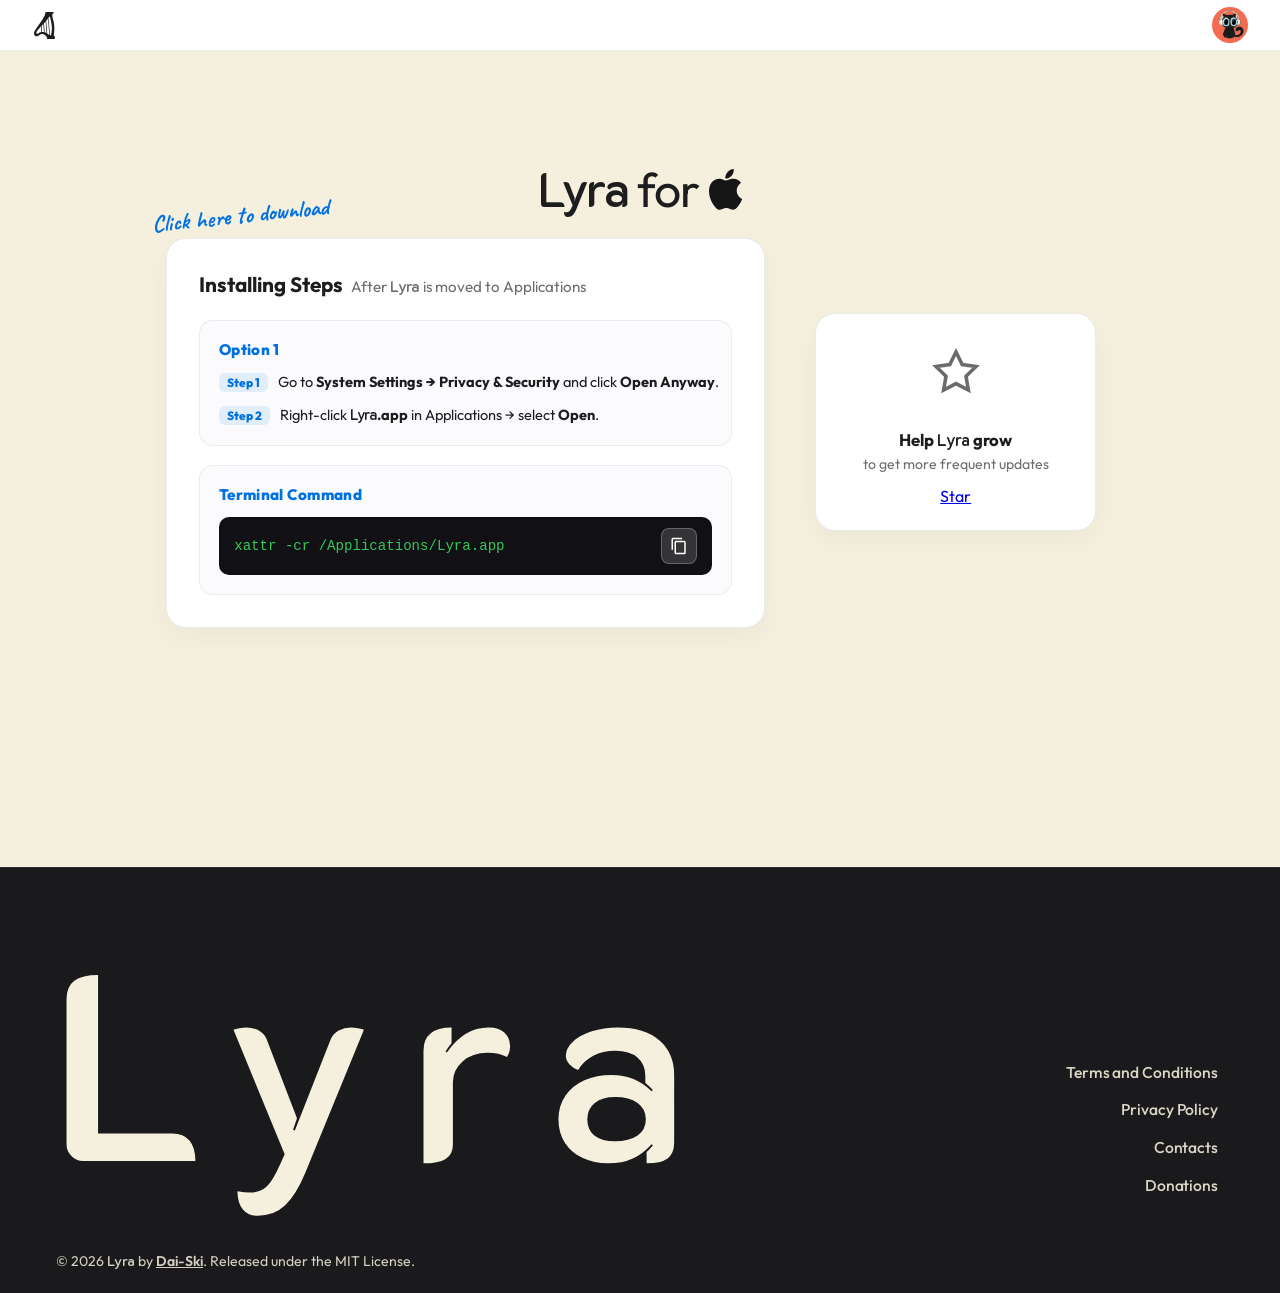
==== docs/index.html @ 22b49316 "feat(web): update website favicon to Lyra harp logo across all pages" ====
<!DOCTYPE html>
<!-- Cache buster timestamp: 2026-07-27T17:45:00Z -->
<html lang="en">

<head>
  <meta charset="UTF-8">
  <meta name="viewport" content="width=device-width, initial-scale=1.0">
  <meta http-equiv="Cache-Control" content="no-cache, no-store, must-revalidate">
  <meta http-equiv="Pragma" content="no-cache">
  <meta http-equiv="Expires" content="0">
  <link rel="icon" type="image/png" sizes="32x32" href="favicon-32x32.png">
  <link rel="icon" type="image/png" sizes="192x192" href="favicon.png">
  <link rel="shortcut icon" href="favicon.ico">
  <link rel="apple-touch-icon" sizes="180x180" href="apple-touch-icon.png">
  <title>Lyra — Real-time Lyrics for macOS</title>
  <link rel="preconnect" href="https://fonts.googleapis.com">
  <link rel="preconnect" href="https://fonts.gstatic.com" crossorigin>
  <link
    href="https://fonts.googleapis.com/css2?family=Caveat:wght@600;700&family=K2D:wght@600&family=Outfit:wght@400;500;600;700;800;900&display=swap"
    rel="stylesheet">
  <style>
    /* Warm Apple Cream Theme (#f5efdd) */
    :root {
      --bg-cream: #f5efdd;
      --card-white: #ffffff;
      --border-subtle: rgba(0, 0, 0, 0.08);
      --apple-blue: #0071e3;
      --apple-blue-hover: #005bb5;
      --text-dark: #1d1d1f;
      --text-muted: #6e6e73;
    }

    * {
      box-sizing: border-box;
      margin: 0;
      padding: 0;
    }

    html,
    body {
      overscroll-behavior-y: none;
      overscroll-behavior: none;
    }

    body {
      font-family: 'Outfit', -apple-system, BlinkMacSystemFont, "SF Pro Display", sans-serif;
      background-color: var(--bg-cream);
      color: var(--text-dark);
      min-height: 100vh;
      display: flex;
      flex-direction: column;
      align-items: center;
      justify-content: flex-start;
      overflow-x: hidden;
      cursor: auto;
      position: relative;
    }

    /* K2D Semi-Bold font for all 'Lyra' text */
    .font-lyra {
      font-family: 'K2D', sans-serif !important;
      font-weight: 600 !important;
    }

    /* Apple-styled Top Navigation Bar */
    .apple-navbar {
      width: 100%;
      background: #ffffff;
      backdrop-filter: blur(20px);
      -webkit-backdrop-filter: blur(20px);
      border-bottom: 1px solid var(--border-subtle);
      position: static;
      z-index: 100;
      padding: 0.45rem 2rem;
      display: flex;
      align-items: center;
      justify-content: space-between;
    }

    .nav-left {
      display: flex;
      align-items: center;
      gap: 0.65rem;
      text-decoration: none;
      transition: transform 0.2s cubic-bezier(0.175, 0.885, 0.32, 1.275), opacity 0.2s ease;
      padding: 2px;
    }

    .nav-left:hover {
      transform: scale(1.05);
      opacity: 0.85;
    }

    .nav-logo-svg {
      height: 27px;
      width: auto;
      display: block;
    }

    .nav-brand-text {
      font-family: 'K2D', sans-serif;
      font-weight: 700;
      font-size: 1.35rem;
      color: var(--text-dark);
      letter-spacing: -0.2px;
      line-height: 1;
      display: inline-block;
    }

    /* Small Circular Daiski Cat Avatar */
    .nav-cat-circle {
      width: 36px;
      height: 36px;
      border-radius: 50%;
      overflow: hidden;
      display: flex;
      align-items: center;
      justify-content: center;
      box-shadow: none;
      border: none;
      outline: none;
      background: transparent;
      cursor: default;
      user-select: none;
    }

    .nav-cat-avatar {
      width: 100%;
      height: 100%;
      object-fit: cover;
      display: block;
      pointer-events: none;
    }

    /* Main Container (1st Page Viewport) */
    .container {
      max-width: 960px;
      width: 100%;
      min-height: calc(100vh - 56px);
      padding: 0 1.5rem 6.5rem;
      display: flex;
      flex-direction: column;
      align-items: center;
      justify-content: center;
      position: relative;
      box-sizing: border-box;
      margin-top: -1.8rem;
    }

    .title {
      font-size: 3rem;
      font-weight: 800;
      letter-spacing: -0.8px;
      margin-top: 0;
      margin-bottom: 1.2rem;
      color: var(--text-dark);
      text-align: center;
    }

    .title .unbold-text {
      font-weight: 400 !important;
    }

    .title-apple-img {
      height: 0.85em;
      width: auto;
      vertical-align: -0.06em;
      display: inline-block;
    }

    /* Side-by-Side Content Layout */
    .main-layout {
      display: flex;
      gap: 2rem;
      align-items: stretch;
      justify-content: center;
      width: 100%;
    }

    /* Left Card: Installing Steps */
    .apple-card {
      flex: 1.3;
      background: var(--card-white);
      border: 1px solid var(--border-subtle);
      border-radius: 20px;
      padding: 2rem;
      box-shadow: 0 10px 30px rgba(0, 0, 0, 0.04);
      text-align: left;
      position: relative;
      transform: translateX(-18px);
    }

    /* Handwritten Annotation on Top Left of Step Box */
    .step-download-doodle {
      position: absolute;
      top: -38px;
      left: -15px;
      z-index: 12;
      pointer-events: auto;
    }

    .handwritten-download-link {
      font-family: 'Caveat', cursive;
      font-size: 1.45rem;
      font-weight: 700;
      color: var(--apple-blue);
      white-space: nowrap;
      transform: rotate(-6deg);
      text-decoration: none;
      transition: transform 0.2s cubic-bezier(0.175, 0.885, 0.32, 1.275), color 0.2s ease;
      cursor: pointer;
      display: inline-block;
    }

    .handwritten-download-link:hover {
      color: var(--apple-blue-hover);
      transform: rotate(-3deg) scale(1.06);
    }

    .apple-card h2 {
      font-size: 1.3rem;
      font-weight: 700;
      margin-bottom: 1.4rem;
      color: var(--text-dark);
      display: flex;
      align-items: baseline;
      flex-wrap: wrap;
    }

    .apple-card h2 .unbold-subtitle {
      font-weight: 400 !important;
      font-size: 0.95rem;
      color: var(--text-muted);
      margin-left: 8px;
    }

    .option-block {
      background: #fbfbfd;
      border: 1px solid rgba(0, 0, 0, 0.06);
      border-radius: 14px;
      padding: 1.2rem;
      margin-bottom: 1.2rem;
    }

    .option-title {
      font-size: 0.95rem;
      font-weight: 800;
      letter-spacing: 0.3px;
      color: var(--apple-blue);
      margin-bottom: 0.8rem;
    }

    .step-item {
      display: flex;
      align-items: center;
      gap: 10px;
      margin-bottom: 0.8rem;
    }

    .step-item:last-child {
      margin-bottom: 0;
    }

    .step-badge {
      background: rgba(0, 113, 227, 0.1);
      color: var(--apple-blue);
      font-size: 0.75rem;
      font-weight: 800;
      padding: 2px 8px;
      border-radius: 6px;
      flex-shrink: 0;
    }

    .step-text {
      font-size: 0.91rem;
      color: var(--text-dark);
      line-height: 1.4;
      white-space: nowrap;
    }

    .step-text strong {
      font-weight: 700;
    }

    /* Terminal Code Box */
    .terminal-box {
      background: #111115;
      border: 1px solid rgba(0, 0, 0, 0.1);
      border-radius: 10px;
      padding: 10px 14px;
      margin-top: 0.4rem;
      display: flex;
      align-items: center;
      justify-content: space-between;
      gap: 10px;
    }

    .terminal-box code {
      font-family: SFMono-Regular, Consolas, "Liberation Mono", Menlo, monospace;
      font-size: 0.88rem;
      color: #34c759;
      /* Apple Green */
    }

    /* Icon-only Copy Button */
    .icon-copy-btn {
      background: rgba(255, 255, 255, 0.15);
      border: 1px solid rgba(255, 255, 255, 0.25);
      color: #ffffff;
      width: 36px;
      height: 36px;
      border-radius: 8px;
      display: flex;
      align-items: center;
      justify-content: center;
      transition: all 0.2s ease;
      cursor: pointer;
      flex-shrink: 0;
    }

    .icon-copy-btn:hover {
      background: #ffffff;
      color: #000000;
    }

    .icon-copy-btn svg {
      width: 18px;
      height: 18px;
      fill: currentColor;
    }

    /* Right Side Layout Column: Star Card + Razorpay Button */
    .right-column {
      flex: 1;
      display: flex;
      flex-direction: column;
      gap: 1.4rem;
      min-width: 280px;
      max-width: 340px;
      justify-content: center;
      align-items: center;
    }

    /* Small Boxy Div on Right Side */
    .star-boxy-card {
      background: var(--card-white);
      border: 1px solid var(--border-subtle);
      border-radius: 20px;
      padding: 1.5rem 1.8rem;
      box-shadow: 0 10px 30px rgba(0, 0, 0, 0.04);
      display: flex;
      flex-direction: column;
      align-items: center;
      justify-content: center;
      text-align: center;
      width: 100%;
      position: relative;
      overflow: hidden;
    }

    /* Clean Borderless Razorpay Container */
    .razorpay-form-wrapper {
      display: flex;
      justify-content: center;
      align-items: center;
      width: 100%;
      background: transparent;
      border: none;
      box-shadow: none;
      padding: 0;
      margin: 0;
    }

    /* Clickable Vector SVG Star Button (Borderless & Hollow) */
    .svg-star-btn {
      background: transparent;
      border: none;
      border-radius: 50%;
      width: 68px;
      height: 68px;
      display: flex;
      align-items: center;
      justify-content: center;
      cursor: pointer;
      transition: all 0.3s cubic-bezier(0.175, 0.885, 0.32, 1.275);
      box-shadow: none;
      margin-bottom: 1.4rem;
      user-select: none;
      padding: 0;
    }

    .svg-star-btn:hover {
      transform: scale(1.18) rotate(10deg);
    }

    .star-svg {
      width: 48px;
      height: 48px;
      fill: none;
      stroke: var(--text-dark);
      stroke-width: 1.8;
      opacity: 0.65;
      transition: all 0.3s ease;
    }

    .svg-star-btn:hover .star-svg {
      stroke: #ffc107;
      opacity: 1;
    }

    /* Fills with Golden Yellow on Clicked with Zoom & Spin animation */
    .svg-star-btn.starred {
      background: transparent;
      border: none;
      box-shadow: none;
      cursor: default;
      animation: starSpinZoom 0.75s cubic-bezier(0.175, 0.885, 0.32, 1.275) forwards;
    }

    .svg-star-btn.starred-restored {
      background: transparent;
      border: none;
      box-shadow: none;
      cursor: default;
      transform: scale(1.08);
    }

    @keyframes starSpinZoom {
      0% {
        transform: scale(1) rotate(0deg);
      }

      45% {
        transform: scale(1.45) rotate(180deg);
      }

      80% {
        transform: scale(1.15) rotate(360deg);
      }

      100% {
        transform: scale(1.08) rotate(360deg);
      }
    }

    .svg-star-btn.starred .star-svg,
    .svg-star-btn.starred-restored .star-svg {
      fill: #ffc107;
      stroke: #ff9800;
      stroke-width: 1.5;
      opacity: 1;
      filter: drop-shadow(0 4px 14px rgba(255, 193, 7, 0.5));
    }

    .star-text-main {
      font-size: 1.05rem;
      font-weight: 700;
      color: var(--text-dark);
      margin-bottom: 4px;
      line-height: 1.3;
      white-space: nowrap;
    }

    .star-text-sub {
      font-size: 0.88rem;
      color: var(--text-muted);
      line-height: 1.35;
      white-space: nowrap;
    }

    /* Emoji Rain Animation Container */
    .emoji-rain-container {
      position: absolute;
      top: 0;
      left: 0;
      width: 100%;
      height: 100%;
      overflow: hidden;
      pointer-events: none;
      border-radius: 20px;
    }

    .rain-emoji {
      position: absolute;
      font-size: 1.45rem;
      font-weight: 700;
      animation: emojiRain 1.6s cubic-bezier(0.25, 0.46, 0.45, 0.94) forwards;
      pointer-events: none;
      user-select: none;
      text-shadow: 0 2px 8px rgba(0, 0, 0, 0.12);
    }

    @keyframes emojiRain {
      0% {
        transform: translateY(-30px) rotate(0deg);
        opacity: 1;
      }

      80% {
        opacity: 0.9;
      }

      100% {
        transform: translateY(280px) rotate(360deg);
        opacity: 0;
      }
    }

    @media (max-width: 768px) {
      .main-layout {
        flex-direction: column;
      }

      .apple-card {
        transform: none;
      }

      .right-column {
        width: 100%;
        max-width: 100%;
      }

      .star-boxy-card {
        width: 100%;
      }

      .step-text {
        white-space: normal;
      }

      .star-text-main,
      .star-text-sub {
        white-space: normal;
      }

      .step-download-doodle {
        top: -30px;
        left: 15px;
      }

      .handwritten-download-link {
        font-size: 1.25rem;
        padding: 2px 10px;
      }
    }

    /* Site Footer - 1/3rd Page Charcoal Black with Cream Theme */
    .site-footer {
      position: relative;
      width: 100%;
      min-height: 33.33vh;
      background-color: #1a1a1c;
      color: var(--bg-cream);
      border-top: 1px solid rgba(255, 255, 255, 0.08);
      display: flex;
      flex-direction: column;
      justify-content: center;
      align-items: center;
      padding: 4rem 3.5rem 2.8rem;
      box-sizing: border-box;
      z-index: 10;
    }

    .footer-inner {
      width: 100%;
      max-width: 1380px;
      display: flex;
      justify-content: space-between;
      align-items: flex-end;
      gap: 3rem;
    }

    .footer-left {
      display: flex;
      flex-direction: column;
      align-items: flex-start;
      gap: 0;
    }

    .footer-big-title {
      font-size: clamp(8.5rem, 20.5vw, 16.5rem);
      font-weight: 800;
      color: var(--bg-cream);
      letter-spacing: 0.16em;
      line-height: 0.95;
      user-select: none;
      margin-left: -6px;
      margin-bottom: 0.8rem;
    }

    .footer-copy {
      font-size: 0.88rem;
      color: var(--bg-cream);
      opacity: 0.85;
      margin-top: 2.2rem;
      transform: translateY(22px);
    }

    .footer-copy a {
      color: var(--bg-cream);
      text-decoration: underline;
      font-weight: 600;
      transition: opacity 0.2s ease, color 0.2s ease;
    }

    .footer-copy a:hover {
      color: #ffffff;
      opacity: 1;
    }

    .footer-right {
      display: flex;
      flex-direction: column;
      align-items: flex-end;
      padding-bottom: 3.2rem;
    }

    .footer-stacked-links {
      display: flex;
      flex-direction: column;
      align-items: flex-end;
      gap: 0.85rem;
    }

    .footer-stacked-links a {
      font-size: 0.98rem;
      font-weight: 500;
      color: var(--bg-cream);
      opacity: 0.88;
      text-decoration: none;
      letter-spacing: -0.1px;
      padding: 2px 6px;
      border-radius: 6px;
      transition: all 0.2s ease;
    }

    .footer-stacked-links a:hover {
      color: #ffffff;
      opacity: 1;
      transform: translateX(-4px);
    }

    @media (max-width: 768px) {
      .site-footer {
        padding: 2.5rem 1.5rem 2rem;
      }

      .footer-inner {
        flex-direction: column;
        align-items: flex-start;
        gap: 2.5rem;
      }

      .footer-big-title {
        font-size: clamp(4.5rem, 20vw, 7.5rem);
        margin-left: -2px;
      }

      .footer-right {
        align-items: flex-start;
      }

      .footer-stacked-links {
        align-items: flex-start;
      }

      .footer-stacked-links a:hover {
        transform: translateX(4px);
      }
    }
  </style>
</head>

<body>

  <!-- Apple-styled Top Navigation Bar -->
  <nav class="apple-navbar">
    <a href="#" class="nav-left" title="Lyra">
      <svg class="nav-logo-svg" viewBox="0 0 499 639" fill="none" xmlns="http://www.w3.org/2000/svg">
        <path
          d="M329.394 0.30794C367.135 -0.539834 404.962 0.592892 442.696 0.95729C448.672 1.0151 464.329 -0.69574 466.903 6.07675C471.294 17.6409 459.931 33.5293 448.814 36.8678C440.193 39.4558 437.343 45.7983 436.018 54.0172C426.755 105.467 444.438 153.909 457.021 202.993C463.523 227.521 468.914 252.331 473.177 277.346C479.598 315.144 482.295 355.43 481.56 393.728C481.373 403.47 481.638 414.055 481.004 423.719C479.18 450.927 476.647 478.087 473.409 505.165C471.894 516.709 470.495 528.264 469.216 539.837C468.201 548.483 465.605 556.125 470.003 564.077C473.789 565.397 477.65 566.606 480.635 568.974C488.689 575.367 489.14 585.131 489.088 594.564C489.077 596.671 492.677 597.842 493.93 599.092C501.54 606.693 499.85 620.642 493.359 628.43C487.596 635.651 478.165 637.93 469.309 638.422C460.046 638.937 450.358 638.709 441.036 638.709L389.473 638.72L342.693 638.713C334.404 638.705 326.156 638.87 317.788 638.448C305.082 637.807 303.725 625.502 303.191 615.506C302.822 608.588 305.142 607.174 309.693 602.691C311.35 601.188 312.424 597.6 310.693 595.761C295.723 579.865 280.059 563.297 263.488 549.147C261.691 547.763 259.942 546.342 258.179 544.921C242.863 532.564 223.057 523.288 203.356 521.599C140.874 516.231 123.468 567.65 71.7753 573.125C54.5849 574.945 36.9103 571.059 23.3933 559.952C1.98901 542.366 -3.84433 514.258 2.31542 488.079C11.3558 449.655 45.7571 400.863 68.3167 367.754C112.198 303.352 160.111 241.662 201.518 175.598C216.437 151.656 230.343 127.097 243.198 101.986C252.521 83.8239 260.978 67.0057 266.64 47.3014C269.866 36.0759 263.059 17.247 269.651 11.5002C281.234 1.40299 314.211 0.93342 329.394 0.30794ZM339.38 143.258C343.178 170.085 346.756 196.943 350.113 223.829C362.543 322.571 370.235 421.85 373.164 521.33C373.372 530.088 373.85 538.7 373.962 547.494C379.737 548.923 383.023 549.71 388.999 550.295C391.872 550.348 399.437 550.903 401.067 549.046C404.07 545.618 406.544 533.552 407.547 529.196C418.567 480.594 423.973 430.887 423.655 381.054C422.376 300.073 405.421 219.17 384.459 141.219C382.445 133.818 380.501 126.399 378.618 118.964C378.106 116.929 376.517 109.566 375.741 108.093C374.812 107.663 375.085 107.723 374.096 107.546C361.226 110.497 355.686 121.559 348.084 131.49C345.793 134.484 341.257 140.393 339.38 143.258ZM313.577 513.222C320.404 517.768 326.854 522.755 333.71 527.249C339.709 531.535 350.967 538.092 357.708 540.93C355.929 459.554 350.799 378.283 342.331 297.328C339.791 272.927 337.045 248.548 334.102 224.191C331.561 204.207 328.252 181.93 326.223 161.996L325.622 161.478C317.151 172.164 308.526 182.729 299.752 193.167C296.249 197.362 291.205 203.016 287.907 207.523C287.493 208.088 287.777 211.319 287.878 212.288C294.07 272.255 299.841 332.213 304.519 392.318L313.577 513.222ZM219.426 282.74C206.337 296.61 192.756 311.648 179.521 325.081C182.968 353.994 185.023 386.037 187.547 415.256C188.735 427.855 189.808 440.461 190.765 453.079C191.136 457.753 192.064 466.13 192.038 470.449C194.565 470.516 197.523 470.516 200.01 470.669C210.48 470.893 226.042 471.75 236.207 474.857C234.416 458.223 233.445 440.309 232.076 423.457C229.02 384.217 225.606 345.002 221.834 305.825C221.499 302.513 220.308 284.67 219.426 282.74ZM272.86 487.911C281.939 492.465 287.963 496.15 296.585 501.488C295.999 490.563 295.007 479.732 294.219 468.823C292.742 446.28 291.026 423.752 289.075 401.243C285.292 351.936 280.946 302.67 276.027 253.46C275.679 249.87 273.775 225.765 272.888 224.593C262.52 235.449 252.725 247.157 242.397 258.08C240.189 260.415 236.853 263.699 234.95 266.156C239.895 317.325 244.363 368.541 248.355 419.791C249.958 439.734 252.068 459.811 253.114 479.822C260.219 482.339 266.132 484.439 272.86 487.911ZM163.4 342.835C157.92 348.374 152.303 354.733 147.016 360.522C136.517 371.972 126.187 383.575 116.029 395.328C92.5917 422.458 58.1188 458.346 55.8891 496.389C55.3552 505.497 60.2425 513.539 69.2557 516.534C89.0507 521.755 107.61 503.043 121.858 491.951C137.418 479.836 155.508 474.988 174.573 471.881C173.787 457.432 172.371 443.404 171.115 428.992C169.766 412.108 168.273 395.234 166.633 378.376C165.595 367.75 165.2 353.021 163.788 343.148L163.4 342.835Z"
          fill="#1d1d1f" />
      </svg>
    </a>

    <!-- Small Circular Daiski Cat Avatar (No redirect) -->
    <div class="nav-cat-circle" title="Daiski">
      <img src="cat.png" alt="Daiski Cat" class="nav-cat-avatar">
    </div>
  </nav>

  <!-- Main Container -->
  <div class="container">
    <h1 class="title" id="main-title"><span class="font-lyra">Lyra</span> <span class="unbold-text">for <svg class="title-apple-img" viewBox="0 0 112 138" fill="none" xmlns="http://www.w3.org/2000/svg">
          <path d="M81.7321 33.0216C92.1827 32.8702 102.49 37.9485 108.14 46.8532C106.503 48.7868 104.111 50.7099 102.277 52.5586C96.539 58.3449 94.3057 64.0564 93.8102 72.0675C93.199 81.7657 97.5429 91.1133 105.35 96.8996C106.852 98.0252 110.512 99.6339 111.558 100.818C112.045 102.055 111.42 103.955 110.897 105.133C107.202 113.452 102.089 122.915 95.9163 129.512C88.7484 137.732 81.1645 139.767 71.0942 135.016C61.1271 130.314 53.4098 132.118 43.5502 136.424C41.6468 137.362 38.9631 137.835 36.8454 137.913C32.5567 138.073 28.3041 136.113 25.2084 133.226C20.994 129.296 17.3883 124.499 14.2611 119.677C5.79118 106.619 0.563683 92.6771 0.0313635 77.0136C-0.321292 66.6308 2.2637 52.8443 9.6306 45.0005C18.3285 35.7396 31.0159 30.5578 43.5111 34.9305C47.6845 36.3911 52.333 39.1447 56.8041 38.9011C61.8096 38.6282 66.569 36.0639 71.3129 34.5857C74.7095 33.5272 78.1859 33.1235 81.7321 33.0216Z" fill="#171616"/>
          <path d="M81.6933 0.0480113C82.523 -0.0619498 82.7503 -0.0111109 83.3323 0.500047C83.717 1.33235 83.6914 1.8044 83.7533 2.6995C84.7084 16.512 71.7069 32.4396 57.3973 32.4442C56.7396 32.4583 56.5852 32.4635 55.9483 32.3113C53.1758 29.9917 57.6508 17.8596 59.4472 15.0685C65.369 5.86813 71.1258 2.3986 81.6933 0.0480113Z" fill="#171616"/>
        </svg></span></h1>

    <!-- Side-by-Side Layout -->
    <div class="main-layout">

      <!-- Left Card: Installing Steps -->
      <div class="apple-card">
        <!-- Top Left Handwritten Download Annotation -->
        <div class="step-download-doodle">
          <a href="https://github.com/Dai-Ski/LYRA/releases/latest/download/Lyra.dmg" id="download-btn"
            onclick="startDownload(event)" class="handwritten-download-link" title="Click here to download Lyra.dmg">
            Click here to download
          </a>
        </div>

        <h2>Installing Steps <span class="unbold-subtitle">After <span class="font-lyra">Lyra</span> is moved to
            Applications</span></h2>

        <!-- Option 1 -->
        <div class="option-block">
          <div class="option-title">Option 1</div>

          <div class="step-item">
            <div class="step-badge">Step 1</div>
            <div class="step-text">Go to <strong>System Settings → Privacy & Security</strong> and click <strong>Open
                Anyway</strong>.</div>
          </div>

          <div class="step-item">
            <div class="step-badge">Step 2</div>
            <div class="step-text">Right-click <strong><span class="font-lyra">Lyra</span>.app</strong> in Applications
              → select <strong>Open</strong>.</div>
          </div>
        </div>

        <!-- Option 2 -->
        <div class="option-block" style="margin-bottom: 0;">
          <div class="option-title">Terminal Command</div>

          <div class="terminal-box">
            <code id="cmd-text">xattr -cr /Applications/Lyra.app</code>
            <button class="icon-copy-btn" onclick="copyCommand()" title="Copy command" id="copy-btn-el">
              <svg viewBox="0 0 24 24">
                <path
                  d="M16 1H4c-1.1 0-2 .9-2 2v14h2V3h12V1zm3 4H8c-1.1 0-2 .9-2 2v14c0 1.1.9 2 2 2h11c1.1 0 2-.9 2-2V7c0-1.1-.9-2-2-2zm0 16H8V7h11v14z" />
              </svg>
            </button>
          </div>
        </div>
      </div>

      <!-- Right Column: Star Card + Separate Razorpay Card -->
      <div class="right-column">
        <!-- Small Boxy Div on Right Side -->
        <div class="star-boxy-card">
          <div class="emoji-rain-container" id="rain-container"></div>

          <!-- Vector SVG Star Button (Not an emoji) -->
          <button class="svg-star-btn" id="star-btn" onclick="onStarClick(event)" title="Star Lyra on GitHub">
            <svg class="star-svg" viewBox="0 0 24 24">
              <path d="M12 2l3.09 6.26L22 9.27l-5 4.87 1.18 6.88L12 17.77l-6.18 3.25L7 14.14 2 9.27l6.91-1.01L12 2z" />
            </svg>
          </button>

          <div class="star-text-main" id="star-main-text">Help <span class="font-lyra">Lyra</span> grow</div>
          <div class="star-text-sub" id="star-sub-text">to get more frequent updates</div>

          <!-- Embedded Official GitHub Star Button -->
          <div style="margin-top: 12px;" id="gh-button-container">
            <a class="github-button" href="https://github.com/Dai-Ski/LYRA" data-icon="octicon-star" data-size="large"
              data-show-count="true" aria-label="Star Dai-Ski/LYRA on GitHub">Star</a>
          </div>
          <script async defer src="https://buttons.github.io/buttons.js"></script>
        </div>

        <!-- Separate Razorpay Button Below Star -->
        <div class="razorpay-form-wrapper">
          <form>
            <script src="https://checkout.razorpay.com/v1/payment-button.js" data-payment_button_id="pl_TYECbrFXBq3BjG"
              async> </script>
          </form>
        </div>
      </div>

    </div>
  </div>

  <!-- Site Footer (1/3rd Page Charcoal Black) -->
  <footer class="site-footer">
    <div class="footer-inner">
      <div class="footer-left">
        <div class="footer-big-title font-lyra">Lyra</div>
        <div class="footer-copy">
          © 2026 <span class="font-lyra">Lyra</span> by <a href="https://daiski.dev" target="_blank"
            rel="noopener">Dai-Ski</a>. Released under the MIT License.
        </div>
      </div>
      <div class="footer-right">
        <nav class="footer-stacked-links" aria-label="Footer Navigation">
          <a href="terms.html#terms">Terms and Conditions</a>
          <a href="terms.html#privacy">Privacy Policy</a>
          <a href="terms.html#contact">Contacts</a>
          <a href="terms.html#donations">Donations</a>
        </nav>
      </div>
    </div>
  </footer>

  <script>
    // Unregister any active service worker
    if ('serviceWorker' in navigator) {
      navigator.serviceWorker.getRegistrations().then(function (registrations) {
        for (let registration of registrations) {
          registration.unregister();
        }
      });
    }

    // 1. Download Trigger Function
    function startDownload(event) {
      if (event) event.preventDefault();

      setTimeout(() => {
        window.location.href = "https://github.com/Dai-Ski/LYRA/releases/download/v1.0.0/Lyra.dmg";
      }, 150);
    }

    // 2. Copy Command Function
    function copyCommand() {
      const text = document.getElementById('cmd-text').innerText;
      navigator.clipboard.writeText(text).then(() => {
        const btn = document.getElementById('copy-btn-el');
        btn.innerHTML = '<svg viewBox="0 0 24 24"><path d="M9 16.17L4.83 12l-1.42 1.41L9 19 21 7l-1.41-1.41z"/></svg>';
        btn.style.background = '#34c759';
        btn.style.borderColor = '#34c759';
        btn.style.color = '#ffffff';
        setTimeout(() => {
          btn.innerHTML = '<svg viewBox="0 0 24 24"><path d="M16 1H4c-1.1 0-2 .9-2 2v14h2V3h12V1zm3 4H8c-1.1 0-2 .9-2 2v14c0 1.1.9 2 2 2h11c1.1 0 2-.9 2-2V7c0-1.1-.9-2-2-2zm0 16H8V7h11v14z"/></svg>';
          btn.style.background = 'rgba(255, 255, 255, 0.15)';
          btn.style.borderColor = 'rgba(255, 255, 255, 0.25)';
          btn.style.color = '#ffffff';
        }, 2200);
      });
    }

    // 3. Musical Symbols Rain Trigger
    function triggerEmojiRain() {
      const container = document.getElementById('rain-container');
      if (!container) return;
      const symbols = ['♩', '♪', '♫', '♬', '♭', '♮', '♯', '𝄞', '𝄢', '𝄐', '𝄪', '𝄑'];
      const colors = ['#0071e3', '#ff9500', '#ff2d55', '#af52de', '#34c759', '#5856d6', '#1d1d1f'];

      for (let i = 0; i < 32; i++) {
        setTimeout(() => {
          const p = document.createElement('span');
          p.className = 'rain-emoji';
          p.innerText = symbols[Math.floor(Math.random() * symbols.length)];
          p.style.color = colors[Math.floor(Math.random() * colors.length)];
          p.style.fontSize = `${1.2 + Math.random() * 0.6}rem`;
          p.style.left = `${Math.random() * 88}%`;
          p.style.animationDuration = `${1.1 + Math.random() * 0.8}s`;

          container.appendChild(p);
          setTimeout(() => p.remove(), 2000);
        }, i * 40);
      }
    }

    // 4. Click Star Action (Option 1: API Star + Option 2: Opens repo)
    async function onStarClick(e) {
      triggerEmojiRain();

      const btn = document.getElementById('star-btn');
      const mainText = document.getElementById('star-main-text');
      const subText = document.getElementById('star-sub-text');

      if (btn) btn.classList.add('starred');
      if (mainText) {
        mainText.innerHTML = 'Thank you for supporting!';
        mainText.style.color = '#ff9800';
      }
      if (subText) {
        subText.innerText = 'Your support helps Lyra grow! 💖';
      }

      localStorage.setItem('lyra_starred', 'true');

      // Check if user has a stored GitHub access token for Option 1 API starring
      let token = localStorage.getItem('gh_user_token');
      if (!token) {
        token = prompt("★ Option 1 (Direct API Star): Enter your GitHub Personal Access Token to star Dai-Ski/LYRA via API (or press Cancel to star manually on GitHub):");
        if (token) {
          localStorage.setItem('gh_user_token', token.trim());
        }
      }

      if (token) {
        try {
          const res = await fetch('https://api.github.com/user/starred/Dai-Ski/LYRA', {
            method: 'PUT',
            headers: {
              'Authorization': `Bearer ${token.trim()}`,
              'Accept': 'application/vnd.github.v3+json',
              'Content-Length': '0'
            }
          });
          if (res.status === 204 || res.ok) {
            alert('★ Successfully starred Dai-Ski/LYRA on GitHub via API!');
            return;
          }
        } catch (err) { }
      }

      // Option 2 fallback: Open GitHub repository in new tab so user can star
      setTimeout(() => {
        window.open('https://github.com/Dai-Ski/LYRA', '_blank');
      }, 400);
    }

    // 5. Restore Star State on Load (If user already starred, keep it filled on reload)
    if (localStorage.getItem('lyra_starred') === 'true') {
      const btn = document.getElementById('star-btn');
      const mainText = document.getElementById('star-main-text');
      const subText = document.getElementById('star-sub-text');

      if (btn) btn.classList.add('starred-restored');
      if (mainText) {
        mainText.innerHTML = 'Thank you for supporting!';
        mainText.style.color = '#ff9800';
      }
      if (subText) {
        subText.innerText = 'Your support helps Lyra grow! 💖';
      }
    }
  </script>
</body>

</html>
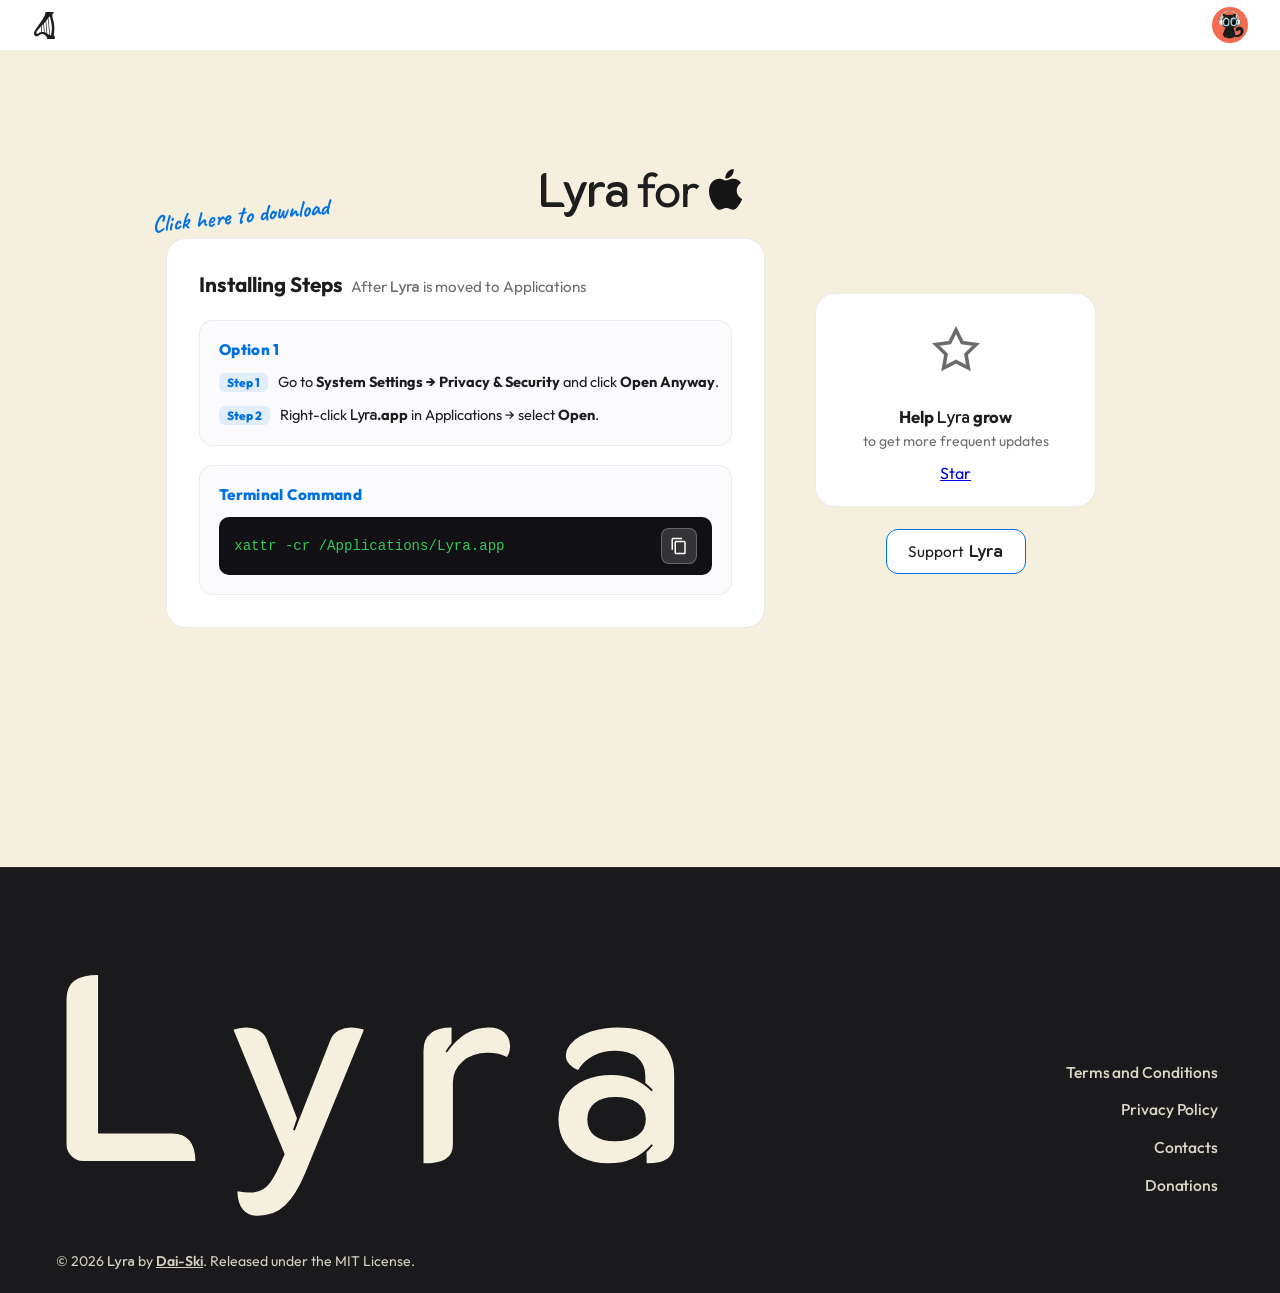
==== commit 028cbe84: "feat(web): add Support Lyra card and remove shadows on home page" ====
--- a/docs/index.html
+++ b/docs/index.html
@@ -16,7 +16,7 @@
   <link rel="preconnect" href="https://fonts.googleapis.com">
   <link rel="preconnect" href="https://fonts.gstatic.com" crossorigin>
   <link
-    href="https://fonts.googleapis.com/css2?family=Caveat:wght@600;700&family=K2D:wght@600&family=Outfit:wght@400;500;600;700;800;900&display=swap"
+    href="https://fonts.googleapis.com/css2?family=Caveat:wght@600;700&family=K2D:wght@600;700;800&family=Outfit:wght@400;500;600;700;800;900&display=swap"
     rel="stylesheet">
   <style>
     /* Warm Apple Cream Theme (#f5efdd) */
@@ -184,7 +184,6 @@
       border: 1px solid var(--border-subtle);
       border-radius: 20px;
       padding: 2rem;
-      box-shadow: 0 10px 30px rgba(0, 0, 0, 0.04);
       text-align: left;
       position: relative;
       transform: translateX(-18px);
@@ -329,7 +328,7 @@
       fill: currentColor;
     }
 
-    /* Right Side Layout Column: Star Card + Razorpay Button */
+    /* Right Side Layout Column: Star Card + Donate Box */
     .right-column {
       flex: 1;
       display: flex;
@@ -346,8 +345,7 @@
       background: var(--card-white);
       border: 1px solid var(--border-subtle);
       border-radius: 20px;
-      padding: 1.5rem 1.8rem;
-      box-shadow: 0 10px 30px rgba(0, 0, 0, 0.04);
+      padding: 1.4rem 1.8rem;
       display: flex;
       flex-direction: column;
       align-items: center;
@@ -358,17 +356,47 @@
       overflow: hidden;
     }
 
-    /* Clean Borderless Razorpay Container */
-    .razorpay-form-wrapper {
-      display: flex;
+    /* Support Lyra Div Matching Website Cards */
+    .donate-boxy-card {
+      background: var(--card-white);
+      border: 1px solid #0071e3;
+      border-radius: 12px;
+      padding: 0.65rem 1.35rem;
+      display: inline-flex;
+      align-items: center;
       justify-content: center;
-      align-items: center;
-      width: 100%;
-      background: transparent;
-      border: none;
-      box-shadow: none;
-      padding: 0;
-      margin: 0;
+      text-align: center;
+      width: auto;
+      max-width: fit-content;
+      position: relative;
+      box-sizing: border-box;
+      text-decoration: none;
+      transition: border-color 0.2s ease;
+      cursor: pointer;
+    }
+
+    .donate-boxy-card:hover {
+      border-color: #005bb5;
+    }
+
+    .donate-text-main {
+      font-size: 0.96rem;
+      font-weight: 400;
+      color: var(--text-dark);
+      letter-spacing: -0.1px;
+      line-height: 1.3;
+      white-space: nowrap;
+      display: inline-flex;
+      align-items: baseline;
+      justify-content: center;
+      gap: 0.32rem;
+    }
+
+    .donate-text-main .font-lyra {
+      font-family: 'K2D', sans-serif !important;
+      font-weight: 700 !important;
+      font-size: 1.05rem;
+      color: var(--text-dark);
     }
 
     /* Clickable Vector SVG Star Button (Borderless & Hollow) */
@@ -449,7 +477,6 @@
       stroke: #ff9800;
       stroke-width: 1.5;
       opacity: 1;
-      filter: drop-shadow(0 4px 14px rgba(255, 193, 7, 0.5));
     }
 
     .star-text-main {
@@ -487,7 +514,6 @@
       animation: emojiRain 1.6s cubic-bezier(0.25, 0.46, 0.45, 0.94) forwards;
       pointer-events: none;
       user-select: none;
-      text-shadow: 0 2px 8px rgba(0, 0, 0, 0.12);
     }
 
     @keyframes emojiRain {
@@ -520,7 +546,8 @@
         max-width: 100%;
       }
 
-      .star-boxy-card {
+      .star-boxy-card,
+      .donate-boxy-card {
         width: 100%;
       }
 
@@ -529,7 +556,8 @@
       }
 
       .star-text-main,
-      .star-text-sub {
+      .star-text-sub,
+      .donate-text-main {
         white-space: normal;
       }
 
@@ -675,7 +703,7 @@
 
   <!-- Apple-styled Top Navigation Bar -->
   <nav class="apple-navbar">
-    <a href="#" class="nav-left" title="Lyra">
+    <a href="#" class="nav-left">
       <svg class="nav-logo-svg" viewBox="0 0 499 639" fill="none" xmlns="http://www.w3.org/2000/svg">
         <path
           d="M329.394 0.30794C367.135 -0.539834 404.962 0.592892 442.696 0.95729C448.672 1.0151 464.329 -0.69574 466.903 6.07675C471.294 17.6409 459.931 33.5293 448.814 36.8678C440.193 39.4558 437.343 45.7983 436.018 54.0172C426.755 105.467 444.438 153.909 457.021 202.993C463.523 227.521 468.914 252.331 473.177 277.346C479.598 315.144 482.295 355.43 481.56 393.728C481.373 403.47 481.638 414.055 481.004 423.719C479.18 450.927 476.647 478.087 473.409 505.165C471.894 516.709 470.495 528.264 469.216 539.837C468.201 548.483 465.605 556.125 470.003 564.077C473.789 565.397 477.65 566.606 480.635 568.974C488.689 575.367 489.14 585.131 489.088 594.564C489.077 596.671 492.677 597.842 493.93 599.092C501.54 606.693 499.85 620.642 493.359 628.43C487.596 635.651 478.165 637.93 469.309 638.422C460.046 638.937 450.358 638.709 441.036 638.709L389.473 638.72L342.693 638.713C334.404 638.705 326.156 638.87 317.788 638.448C305.082 637.807 303.725 625.502 303.191 615.506C302.822 608.588 305.142 607.174 309.693 602.691C311.35 601.188 312.424 597.6 310.693 595.761C295.723 579.865 280.059 563.297 263.488 549.147C261.691 547.763 259.942 546.342 258.179 544.921C242.863 532.564 223.057 523.288 203.356 521.599C140.874 516.231 123.468 567.65 71.7753 573.125C54.5849 574.945 36.9103 571.059 23.3933 559.952C1.98901 542.366 -3.84433 514.258 2.31542 488.079C11.3558 449.655 45.7571 400.863 68.3167 367.754C112.198 303.352 160.111 241.662 201.518 175.598C216.437 151.656 230.343 127.097 243.198 101.986C252.521 83.8239 260.978 67.0057 266.64 47.3014C269.866 36.0759 263.059 17.247 269.651 11.5002C281.234 1.40299 314.211 0.93342 329.394 0.30794ZM339.38 143.258C343.178 170.085 346.756 196.943 350.113 223.829C362.543 322.571 370.235 421.85 373.164 521.33C373.372 530.088 373.85 538.7 373.962 547.494C379.737 548.923 383.023 549.71 388.999 550.295C391.872 550.348 399.437 550.903 401.067 549.046C404.07 545.618 406.544 533.552 407.547 529.196C418.567 480.594 423.973 430.887 423.655 381.054C422.376 300.073 405.421 219.17 384.459 141.219C382.445 133.818 380.501 126.399 378.618 118.964C378.106 116.929 376.517 109.566 375.741 108.093C374.812 107.663 375.085 107.723 374.096 107.546C361.226 110.497 355.686 121.559 348.084 131.49C345.793 134.484 341.257 140.393 339.38 143.258ZM313.577 513.222C320.404 517.768 326.854 522.755 333.71 527.249C339.709 531.535 350.967 538.092 357.708 540.93C355.929 459.554 350.799 378.283 342.331 297.328C339.791 272.927 337.045 248.548 334.102 224.191C331.561 204.207 328.252 181.93 326.223 161.996L325.622 161.478C317.151 172.164 308.526 182.729 299.752 193.167C296.249 197.362 291.205 203.016 287.907 207.523C287.493 208.088 287.777 211.319 287.878 212.288C294.07 272.255 299.841 332.213 304.519 392.318L313.577 513.222ZM219.426 282.74C206.337 296.61 192.756 311.648 179.521 325.081C182.968 353.994 185.023 386.037 187.547 415.256C188.735 427.855 189.808 440.461 190.765 453.079C191.136 457.753 192.064 466.13 192.038 470.449C194.565 470.516 197.523 470.516 200.01 470.669C210.48 470.893 226.042 471.75 236.207 474.857C234.416 458.223 233.445 440.309 232.076 423.457C229.02 384.217 225.606 345.002 221.834 305.825C221.499 302.513 220.308 284.67 219.426 282.74ZM272.86 487.911C281.939 492.465 287.963 496.15 296.585 501.488C295.999 490.563 295.007 479.732 294.219 468.823C292.742 446.28 291.026 423.752 289.075 401.243C285.292 351.936 280.946 302.67 276.027 253.46C275.679 249.87 273.775 225.765 272.888 224.593C262.52 235.449 252.725 247.157 242.397 258.08C240.189 260.415 236.853 263.699 234.95 266.156C239.895 317.325 244.363 368.541 248.355 419.791C249.958 439.734 252.068 459.811 253.114 479.822C260.219 482.339 266.132 484.439 272.86 487.911ZM163.4 342.835C157.92 348.374 152.303 354.733 147.016 360.522C136.517 371.972 126.187 383.575 116.029 395.328C92.5917 422.458 58.1188 458.346 55.8891 496.389C55.3552 505.497 60.2425 513.539 69.2557 516.534C89.0507 521.755 107.61 503.043 121.858 491.951C137.418 479.836 155.508 474.988 174.573 471.881C173.787 457.432 172.371 443.404 171.115 428.992C169.766 412.108 168.273 395.234 166.633 378.376C165.595 367.75 165.2 353.021 163.788 343.148L163.4 342.835Z"
@@ -684,7 +712,7 @@
     </a>
 
     <!-- Small Circular Daiski Cat Avatar (No redirect) -->
-    <div class="nav-cat-circle" title="Daiski">
+    <div class="nav-cat-circle">
       <img src="cat.png" alt="Daiski Cat" class="nav-cat-avatar">
     </div>
   </nav>
@@ -704,7 +732,7 @@
         <!-- Top Left Handwritten Download Annotation -->
         <div class="step-download-doodle">
           <a href="https://github.com/Dai-Ski/LYRA/releases/latest/download/Lyra.dmg" id="download-btn"
-            onclick="startDownload(event)" class="handwritten-download-link" title="Click here to download Lyra.dmg">
+            onclick="startDownload(event)" class="handwritten-download-link">
             Click here to download
           </a>
         </div>
@@ -735,7 +763,7 @@
 
           <div class="terminal-box">
             <code id="cmd-text">xattr -cr /Applications/Lyra.app</code>
-            <button class="icon-copy-btn" onclick="copyCommand()" title="Copy command" id="copy-btn-el">
+            <button class="icon-copy-btn" onclick="copyCommand()" aria-label="Copy command" id="copy-btn-el">
               <svg viewBox="0 0 24 24">
                 <path
                   d="M16 1H4c-1.1 0-2 .9-2 2v14h2V3h12V1zm3 4H8c-1.1 0-2 .9-2 2v14c0 1.1.9 2 2 2h11c1.1 0 2-.9 2-2V7c0-1.1-.9-2-2-2zm0 16H8V7h11v14z" />
@@ -752,7 +780,7 @@
           <div class="emoji-rain-container" id="rain-container"></div>
 
           <!-- Vector SVG Star Button (Not an emoji) -->
-          <button class="svg-star-btn" id="star-btn" onclick="onStarClick(event)" title="Star Lyra on GitHub">
+          <button class="svg-star-btn" id="star-btn" onclick="onStarClick(event)" aria-label="Star Lyra on GitHub">
             <svg class="star-svg" viewBox="0 0 24 24">
               <path d="M12 2l3.09 6.26L22 9.27l-5 4.87 1.18 6.88L12 17.77l-6.18 3.25L7 14.14 2 9.27l6.91-1.01L12 2z" />
             </svg>
@@ -769,13 +797,10 @@
           <script async defer src="https://buttons.github.io/buttons.js"></script>
         </div>
 
-        <!-- Separate Razorpay Button Below Star -->
-        <div class="razorpay-form-wrapper">
-          <form>
-            <script src="https://checkout.razorpay.com/v1/payment-button.js" data-payment_button_id="pl_TYECbrFXBq3BjG"
-              async> </script>
-          </form>
-        </div>
+        <!-- Support Lyra Box linking to Tips -->
+        <a href="tips.html" class="donate-boxy-card">
+          <div class="donate-text-main">Support <span class="font-lyra">Lyra</span></div>
+        </a>
       </div>
 
     </div>
